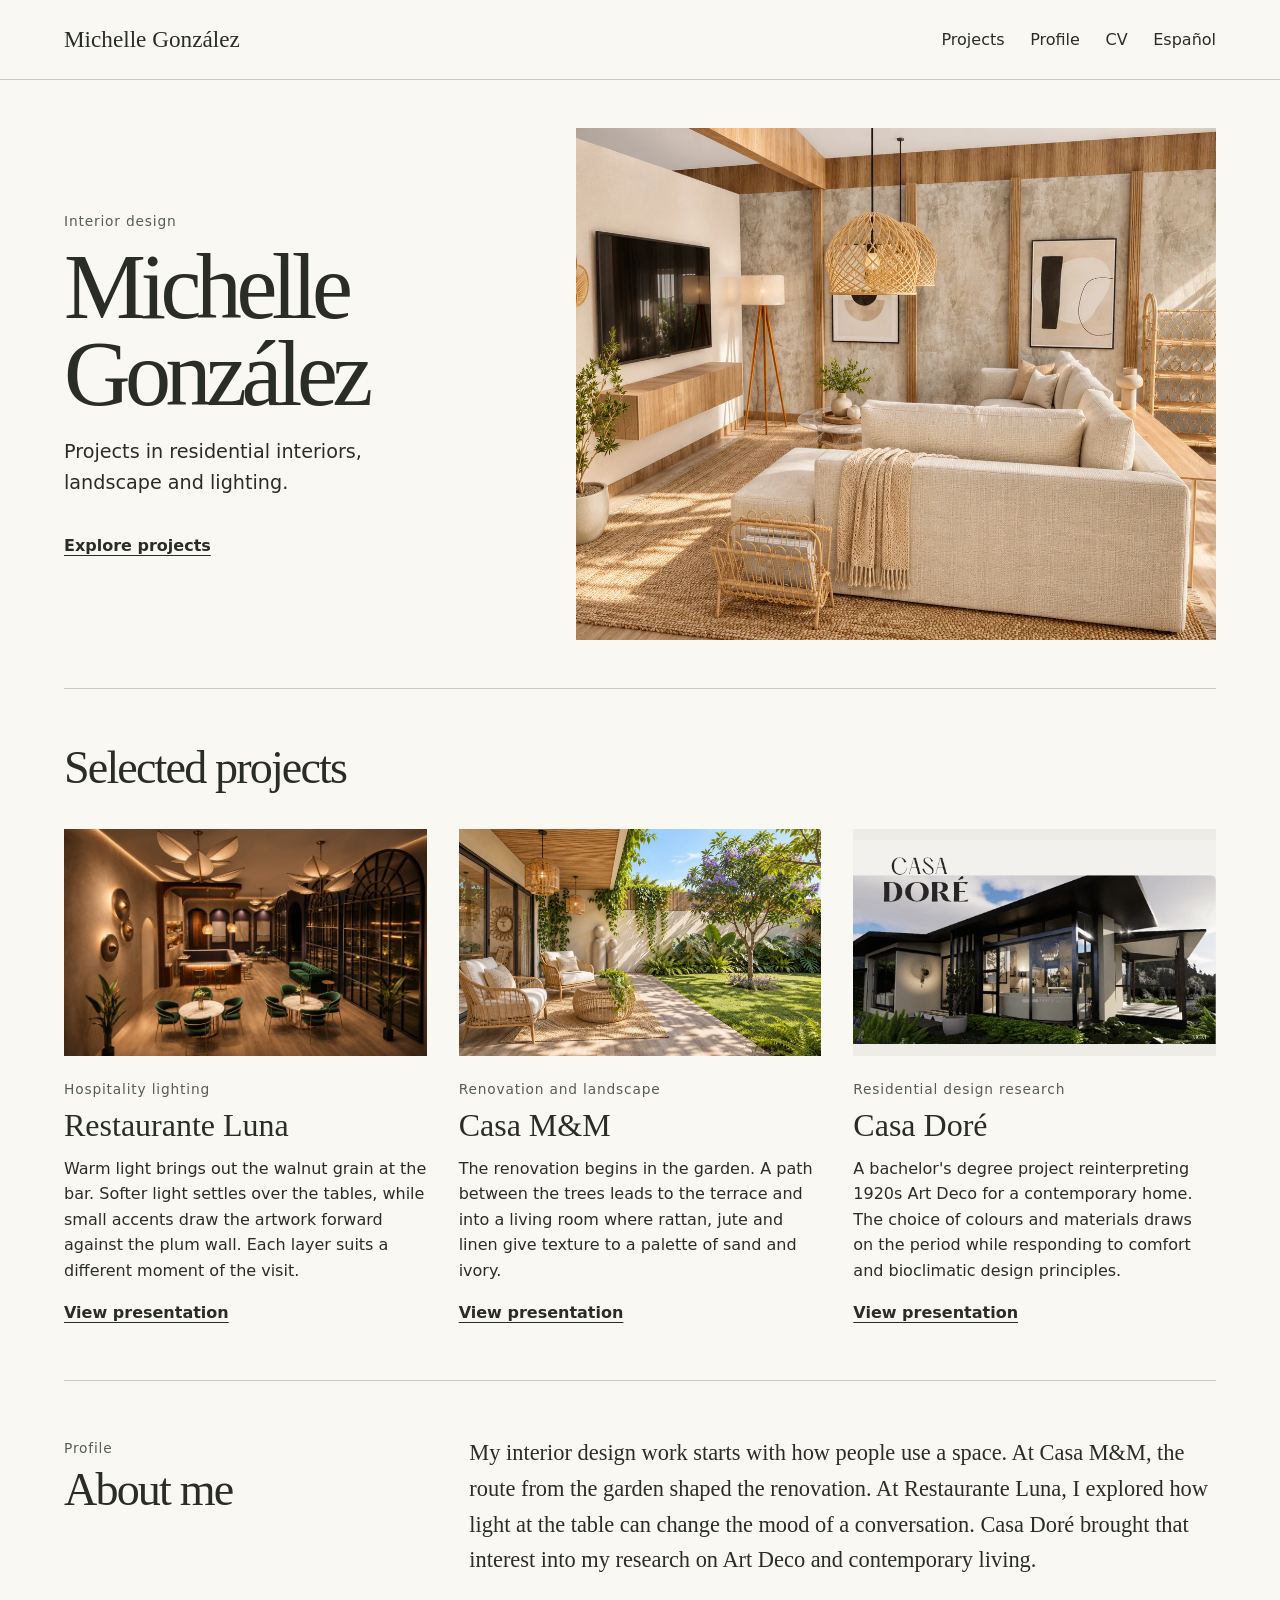
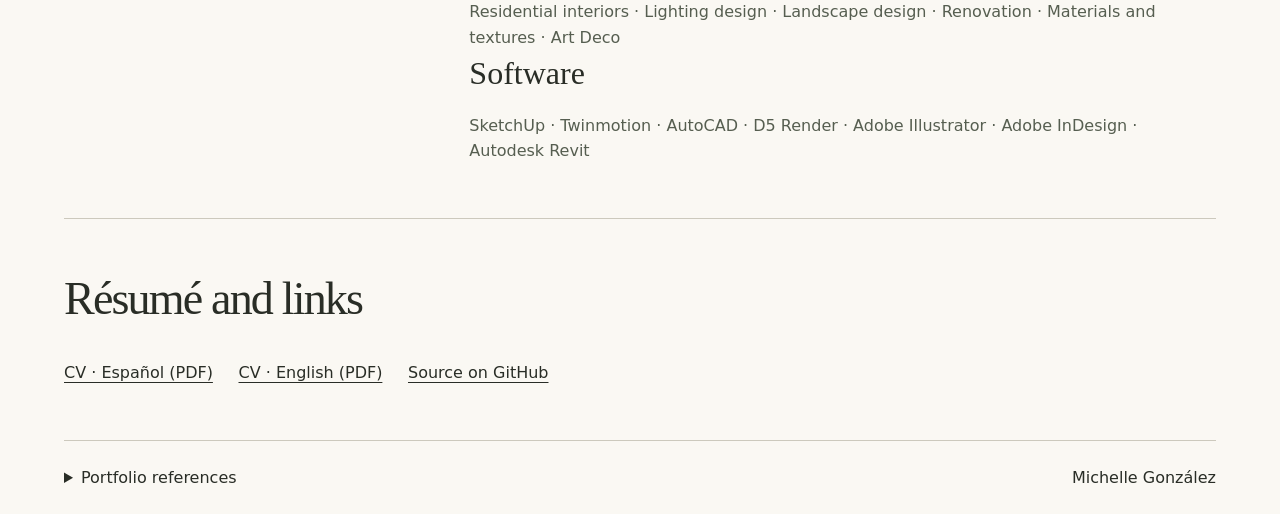
==== public/en.html @ 4751fafd "Agrega la primera versión del portafolio bilingüe" ====
<!doctype html><html lang="en"><head><meta charset="utf-8"><meta name="viewport" content="width=device-width,initial-scale=1"><title>Michelle González | Interior design</title><meta name="description" content="My interior design work starts with how people use a space. At Casa M&amp;M, the route from the garden shaped the renovation. At Restaurante Luna, I explored how light at the table can change the mood of a conversation. Casa Doré brought that interest into my research on Art Deco and contemporary living."><meta name="keywords" content="Residential interiors, Lighting design, Landscape design, Renovation, Materials and textures, Art Deco, SketchUp, Twinmotion, AutoCAD, D5 Render, Adobe Illustrator, Adobe InDesign, Autodesk Revit"><link rel="stylesheet" href="style.css"></head>
<body><header><a class="brand" href="#top">Michelle González</a><nav aria-label="Navigation"><a href="#projects">Projects</a><a href="#profile">Profile</a><a href="#cv">CV</a><a lang="es" href="index.html">Español</a></nav></header>
<main id="top"><section class="hero"><div><small>Interior design</small><h1>Michelle<br>González</h1><p>Projects in residential interiors, landscape and lighting.</p><a class="under" href="#projects">Explore projects</a></div><img src="img/sala.webp" alt="Casa M&amp;M living room with tall windows and woven furniture"></section>
<section id="projects"><h2>Selected projects</h2><div class="grid"><article><a href="https://canva.link/41zohzijkpnqaip" aria-label="Restaurante Luna"><img loading="lazy" src="img/luna.webp" alt="Restaurante Luna"></a><small>Hospitality lighting</small><h3>Restaurante Luna</h3><p>Warm light brings out the walnut grain at the bar. Softer light settles over the tables, while small accents draw the artwork forward against the plum wall. Each layer suits a different moment of the visit.</p><a class="under" href="https://canva.link/41zohzijkpnqaip">View presentation</a></article><article><a href="https://canva.link/nnrv6c98b4fl7xy" aria-label="Casa M&amp;M"><img loading="lazy" src="img/jardin.webp" alt="Casa M&amp;M"></a><small>Renovation and landscape</small><h3>Casa M&amp;M</h3><p>The renovation begins in the garden. A path between the trees leads to the terrace and into a living room where rattan, jute and linen give texture to a palette of sand and ivory.</p><a class="under" href="https://canva.link/nnrv6c98b4fl7xy">View presentation</a></article><article><a href="https://canva.link/pjuh55f2u64yrvx" aria-label="Casa Doré"><img loading="lazy" src="img/dore.webp" alt="Casa Doré"></a><small>Residential design research</small><h3>Casa Doré</h3><p>A bachelor's degree project reinterpreting 1920s Art Deco for a contemporary home. The choice of colours and materials draws on the period while responding to comfort and bioclimatic design principles.</p><a class="under" href="https://canva.link/pjuh55f2u64yrvx">View presentation</a></article></div></section>
<section class="profile" id="profile"><div><small>Profile</small><h2>About me</h2></div><div><p>My interior design work starts with how people use a space. At Casa M&M, the route from the garden shaped the renovation. At Restaurante Luna, I explored how light at the table can change the mood of a conversation. Casa Doré brought that interest into my research on Art Deco and contemporary living.</p><p class="terms">Residential interiors · Lighting design · Landscape design · Renovation · Materials and textures · Art Deco</p><h3>Software</h3><p class="terms">SketchUp · Twinmotion · AutoCAD · D5 Render · Adobe Illustrator · Adobe InDesign · Autodesk Revit</p></div></section>
<section id="cv"><h2>Résumé and links</h2><div class="resources"><a href="cv/michelle-gonzalez-es.pdf">CV · Español (PDF)</a><a href="cv/michelle-gonzalez-en.pdf">CV · English (PDF)</a><a href="https://github.com/MGM12-create/Portfolio">Source on GitHub</a></div></section>
<footer><details><summary>Portfolio references</summary><ul><li>González, Michelle. <a href="https://canva.link/41zohzijkpnqaip"><i>Restaurante Luna</i></a>. Hospitality lighting. Canva.</li><li>González, Michelle. <a href="https://canva.link/nnrv6c98b4fl7xy"><i>Casa M&amp;M</i></a>. Renovation and landscape. Canva.</li><li>González, Michelle. <a href="https://canva.link/pjuh55f2u64yrvx"><i>Casa Doré</i></a>. Residential design research. Canva.</li></ul></details><span>Michelle González</span></footer></main></body></html>
---- public/style.css ----
*{box-sizing:border-box}html{scroll-behavior:smooth}body{margin:0;background:#faf8f3;color:#292d26;font:1rem/1.6 system-ui,sans-serif}header,main{max-width:1440px;margin:auto}header{padding:1.3rem 5vw;display:flex;align-items:center;justify-content:space-between;gap:1.2rem;flex-wrap:wrap;border-bottom:1px solid #ccc9bd}.brand,h1,h2,h3{font-family:Georgia,serif;font-weight:400}.brand{font-size:1.45rem;text-decoration:none}a{color:inherit;text-underline-offset:.25em}nav,.resources{display:flex;gap:1.6rem;flex-wrap:wrap}nav a{text-decoration:none}nav a:hover,.brand:hover{text-decoration:underline}main{padding:0 5vw}.hero{display:grid;grid-template-columns:.85fr 1.15fr;align-items:center;gap:3vw;padding:3rem 0}.hero img{width:100%;height:clamp(340px,40vw,560px);object-fit:cover}.hero p{max-width:26ch;font-size:1.2rem}.hero .under{margin-top:1rem}small,.terms{color:#565e50}small{font-size:.86rem;letter-spacing:.06em}h1{font-size:clamp(3.8rem,7.2vw,7.3rem);letter-spacing:-.06em;line-height:.94;margin:.65rem 0 1.2rem}h2{font-size:clamp(2rem,3.6vw,3.7rem);line-height:1.1;margin:0 0 2.2rem;letter-spacing:-.04em}h3{font-size:2rem;margin:.3rem 0;line-height:1.15}section:not(.hero){border-top:1px solid #ccc9bd;padding:3.4rem 0}.grid{display:grid;grid-template-columns:repeat(3,1fr);gap:2rem}.grid img{width:100%;display:block;aspect-ratio:16/10;object-fit:cover;margin-bottom:1.3rem}.grid article:last-child img{object-fit:contain;background:#eeece7}.grid p{margin:.75rem 0 1rem}.under{display:inline-block;font-weight:550}.profile{display:grid;grid-template-columns:1fr 2fr;gap:2rem}.profile p{margin:0;font-family:Georgia,serif;font-size:1.4rem}.profile .terms{font:1rem/1.6 system-ui;margin-top:1.3rem}.profile h2{margin-top:.3rem}footer{border-top:1px solid #ccc9bd;padding:1.5rem 0;display:flex;justify-content:space-between;gap:1rem;flex-wrap:wrap}summary{cursor:pointer}a:focus-visible,summary:focus-visible{outline:3px solid #815638;outline-offset:4px}@media(max-width:760px){.hero,.profile,.grid{grid-template-columns:1fr}.hero{gap:2rem}.hero img{height:55vw;min-height:210px}.grid{gap:2.6rem}nav{gap:1rem}.profile{gap:.5rem}}@media(prefers-reduced-motion:reduce){html{scroll-behavior:auto}}
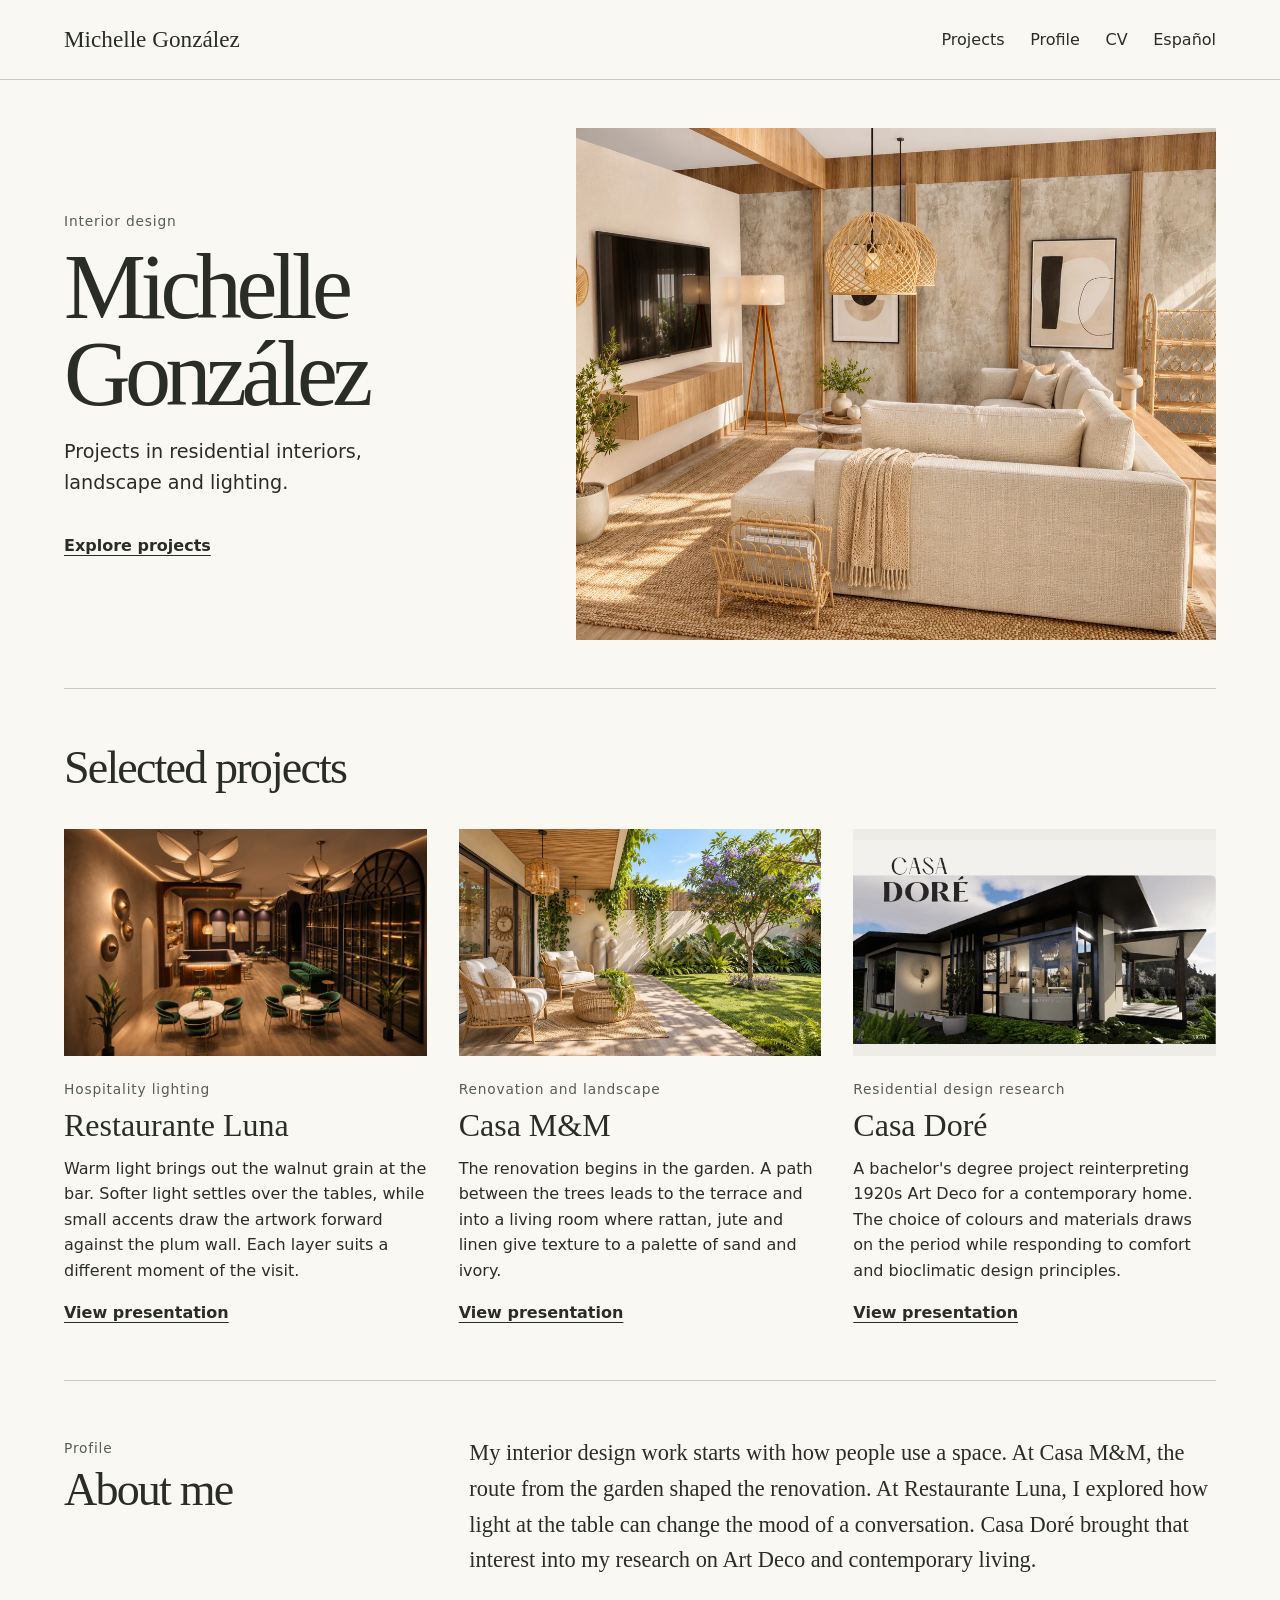
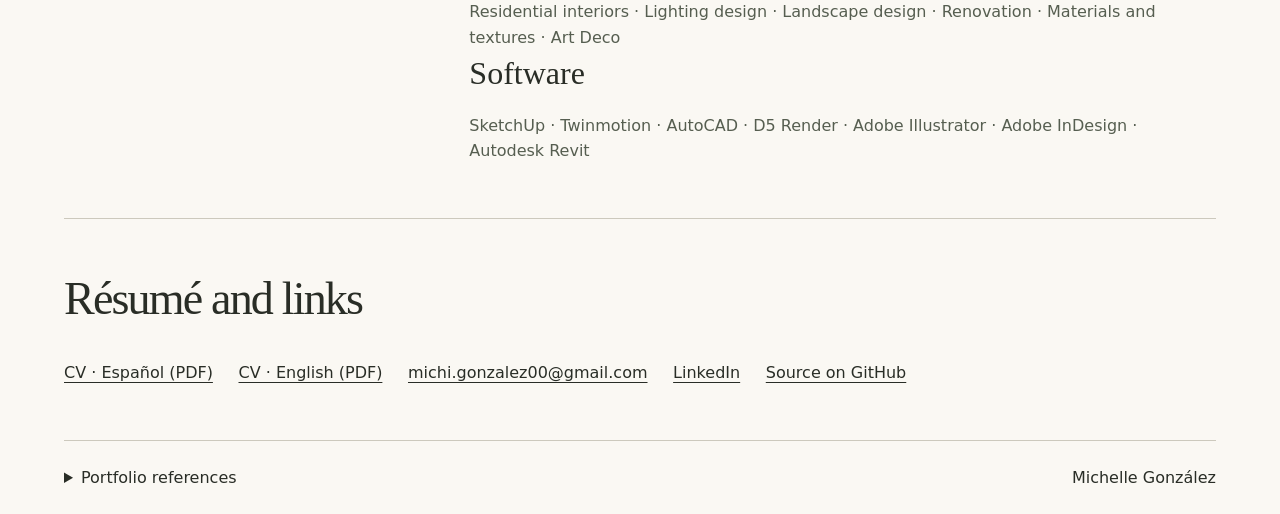
==== commit f944120f: "Agrega el correo y LinkedIn al portafolio" ====
--- a/public/en.html
+++ b/public/en.html
@@ -3,5 +3,5 @@
 <main id="top"><section class="hero"><div><small>Interior design</small><h1>Michelle<br>González</h1><p>Projects in residential interiors, landscape and lighting.</p><a class="under" href="#projects">Explore projects</a></div><img src="img/sala.webp" alt="Casa M&amp;M living room with tall windows and woven furniture"></section>
 <section id="projects"><h2>Selected projects</h2><div class="grid"><article><a href="https://canva.link/41zohzijkpnqaip" aria-label="Restaurante Luna"><img loading="lazy" src="img/luna.webp" alt="Restaurante Luna"></a><small>Hospitality lighting</small><h3>Restaurante Luna</h3><p>Warm light brings out the walnut grain at the bar. Softer light settles over the tables, while small accents draw the artwork forward against the plum wall. Each layer suits a different moment of the visit.</p><a class="under" href="https://canva.link/41zohzijkpnqaip">View presentation</a></article><article><a href="https://canva.link/nnrv6c98b4fl7xy" aria-label="Casa M&amp;M"><img loading="lazy" src="img/jardin.webp" alt="Casa M&amp;M"></a><small>Renovation and landscape</small><h3>Casa M&amp;M</h3><p>The renovation begins in the garden. A path between the trees leads to the terrace and into a living room where rattan, jute and linen give texture to a palette of sand and ivory.</p><a class="under" href="https://canva.link/nnrv6c98b4fl7xy">View presentation</a></article><article><a href="https://canva.link/pjuh55f2u64yrvx" aria-label="Casa Doré"><img loading="lazy" src="img/dore.webp" alt="Casa Doré"></a><small>Residential design research</small><h3>Casa Doré</h3><p>A bachelor's degree project reinterpreting 1920s Art Deco for a contemporary home. The choice of colours and materials draws on the period while responding to comfort and bioclimatic design principles.</p><a class="under" href="https://canva.link/pjuh55f2u64yrvx">View presentation</a></article></div></section>
 <section class="profile" id="profile"><div><small>Profile</small><h2>About me</h2></div><div><p>My interior design work starts with how people use a space. At Casa M&M, the route from the garden shaped the renovation. At Restaurante Luna, I explored how light at the table can change the mood of a conversation. Casa Doré brought that interest into my research on Art Deco and contemporary living.</p><p class="terms">Residential interiors · Lighting design · Landscape design · Renovation · Materials and textures · Art Deco</p><h3>Software</h3><p class="terms">SketchUp · Twinmotion · AutoCAD · D5 Render · Adobe Illustrator · Adobe InDesign · Autodesk Revit</p></div></section>
-<section id="cv"><h2>Résumé and links</h2><div class="resources"><a href="cv/michelle-gonzalez-es.pdf">CV · Español (PDF)</a><a href="cv/michelle-gonzalez-en.pdf">CV · English (PDF)</a><a href="https://github.com/MGM12-create/Portfolio">Source on GitHub</a></div></section>
+<section id="cv"><h2>Résumé and links</h2><div class="resources"><a href="cv/michelle-gonzalez-es.pdf">CV · Español (PDF)</a><a href="cv/michelle-gonzalez-en.pdf">CV · English (PDF)</a><a href="mailto:michi.gonzalez00@gmail.com">michi.gonzalez00@gmail.com</a><a href="https://www.linkedin.com/in/michelle-gonzalez-1055b81a6">LinkedIn</a><a href="https://github.com/MGM12-create/Portfolio">Source on GitHub</a></div></section>
 <footer><details><summary>Portfolio references</summary><ul><li>González, Michelle. <a href="https://canva.link/41zohzijkpnqaip"><i>Restaurante Luna</i></a>. Hospitality lighting. Canva.</li><li>González, Michelle. <a href="https://canva.link/nnrv6c98b4fl7xy"><i>Casa M&amp;M</i></a>. Renovation and landscape. Canva.</li><li>González, Michelle. <a href="https://canva.link/pjuh55f2u64yrvx"><i>Casa Doré</i></a>. Residential design research. Canva.</li></ul></details><span>Michelle González</span></footer></main></body></html>
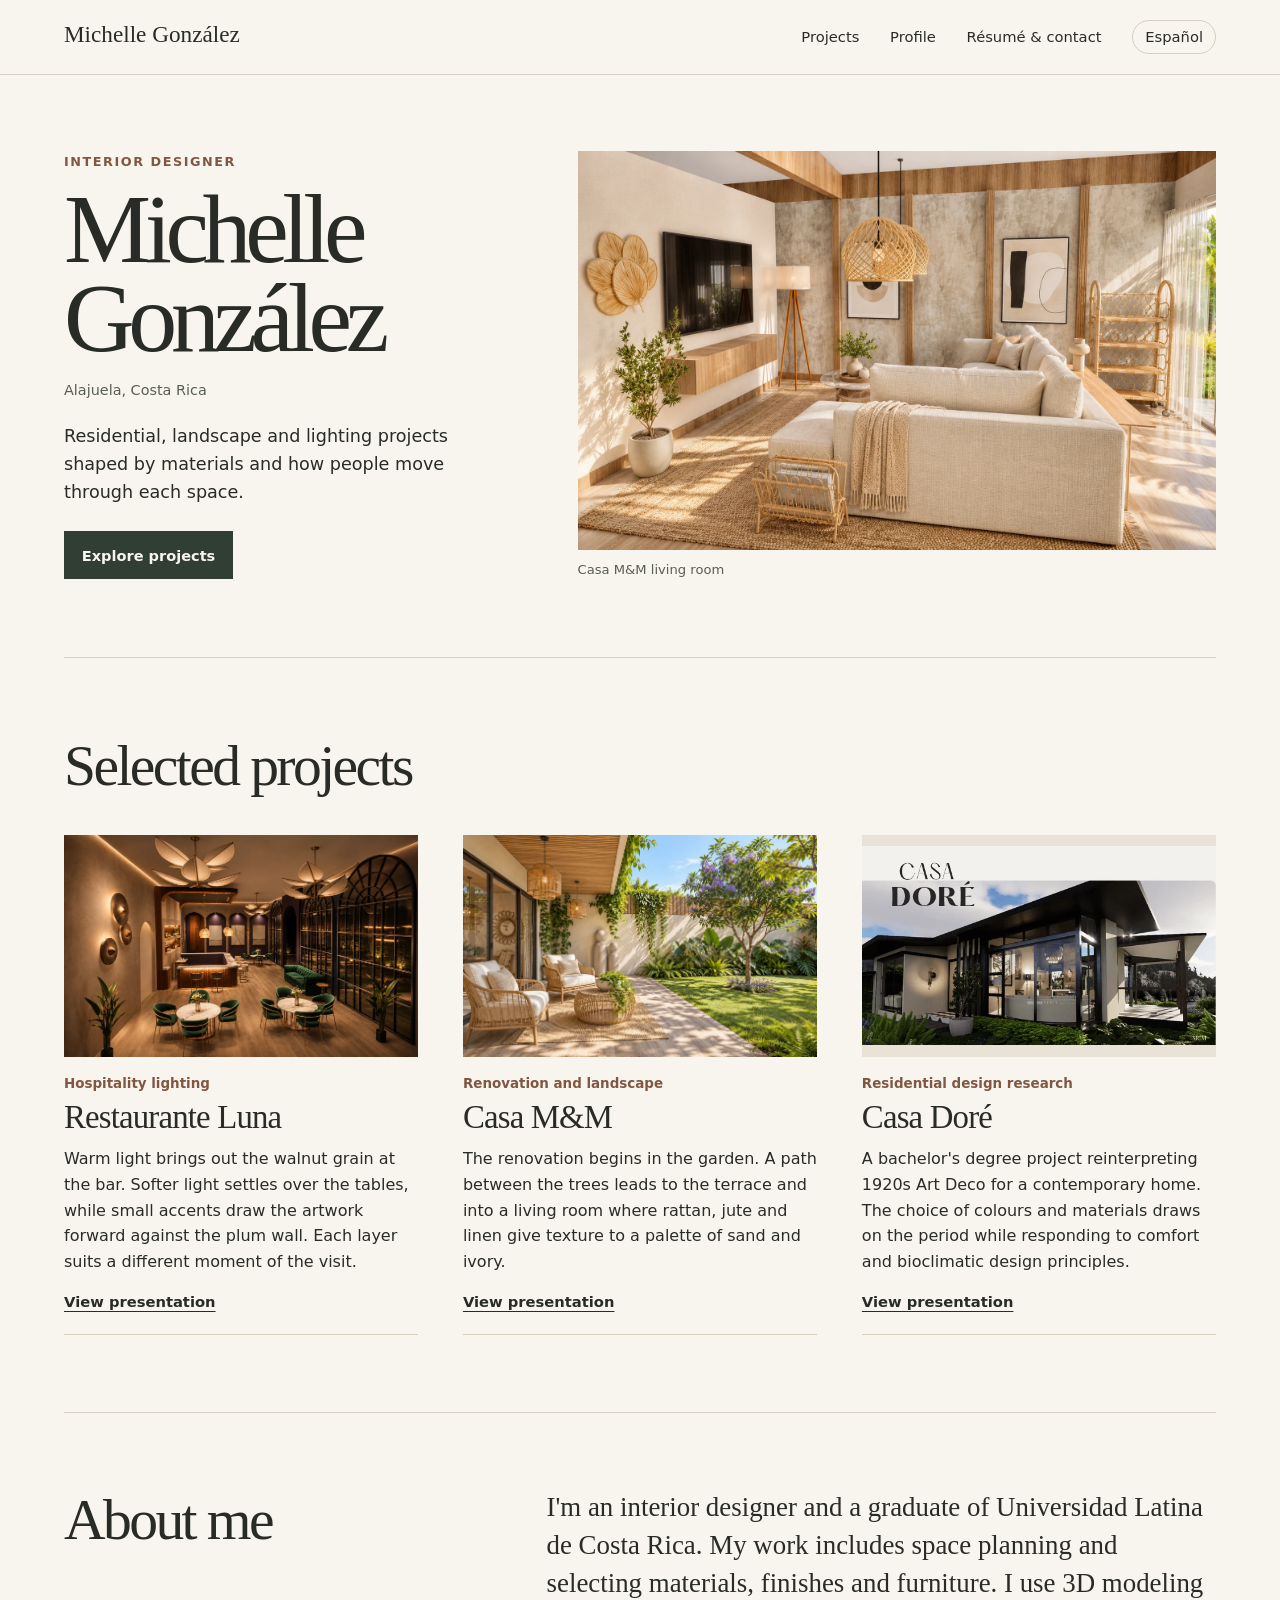
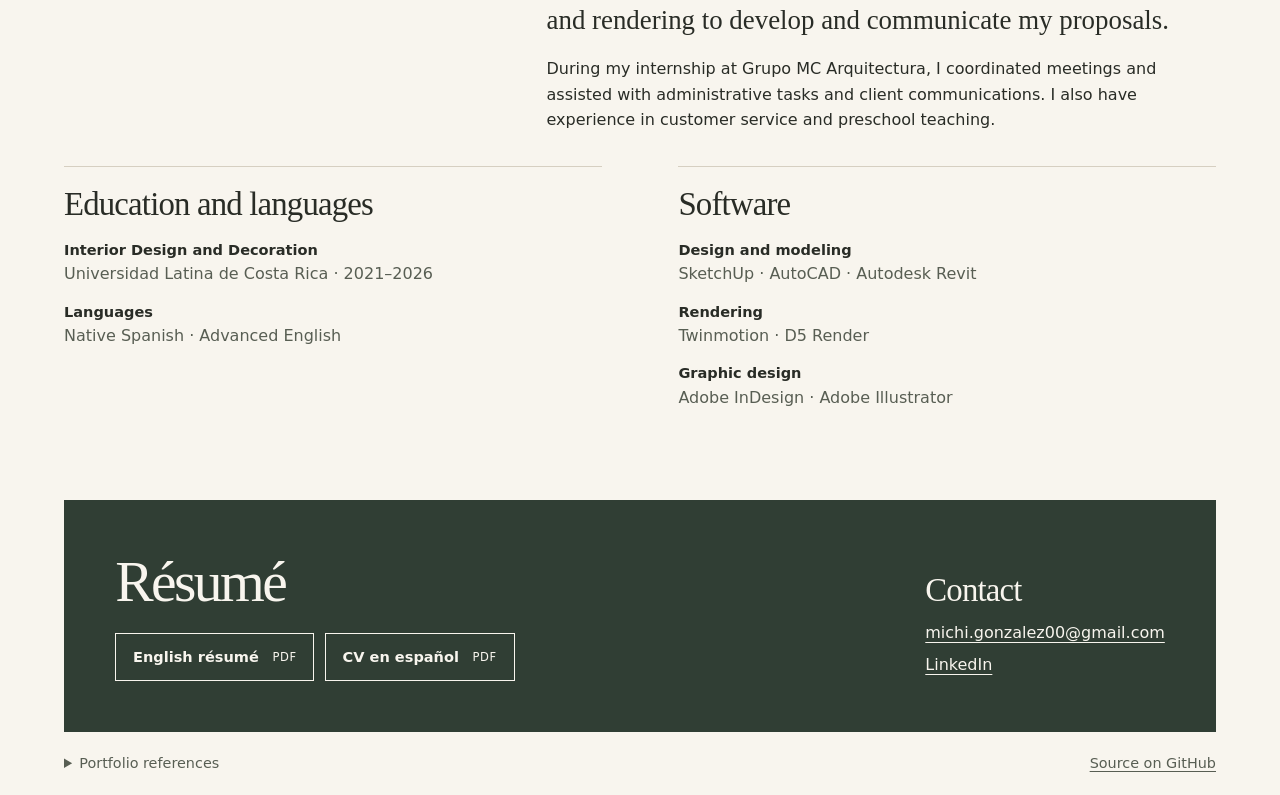
==== commit c3b51543: "Actualiza el perfil bilingüe, el diseño y los CV" ====
--- a/public/en.html
+++ b/public/en.html
@@ -1,7 +1,116 @@
-<!doctype html><html lang="en"><head><meta charset="utf-8"><meta name="viewport" content="width=device-width,initial-scale=1"><title>Michelle González | Interior design</title><meta name="description" content="My interior design work starts with how people use a space. At Casa M&amp;M, the route from the garden shaped the renovation. At Restaurante Luna, I explored how light at the table can change the mood of a conversation. Casa Doré brought that interest into my research on Art Deco and contemporary living."><meta name="keywords" content="Residential interiors, Lighting design, Landscape design, Renovation, Materials and textures, Art Deco, SketchUp, Twinmotion, AutoCAD, D5 Render, Adobe Illustrator, Adobe InDesign, Autodesk Revit"><link rel="stylesheet" href="style.css"></head>
-<body><header><a class="brand" href="#top">Michelle González</a><nav aria-label="Navigation"><a href="#projects">Projects</a><a href="#profile">Profile</a><a href="#cv">CV</a><a lang="es" href="index.html">Español</a></nav></header>
-<main id="top"><section class="hero"><div><small>Interior design</small><h1>Michelle<br>González</h1><p>Projects in residential interiors, landscape and lighting.</p><a class="under" href="#projects">Explore projects</a></div><img src="img/sala.webp" alt="Casa M&amp;M living room with tall windows and woven furniture"></section>
-<section id="projects"><h2>Selected projects</h2><div class="grid"><article><a href="https://canva.link/41zohzijkpnqaip" aria-label="Restaurante Luna"><img loading="lazy" src="img/luna.webp" alt="Restaurante Luna"></a><small>Hospitality lighting</small><h3>Restaurante Luna</h3><p>Warm light brings out the walnut grain at the bar. Softer light settles over the tables, while small accents draw the artwork forward against the plum wall. Each layer suits a different moment of the visit.</p><a class="under" href="https://canva.link/41zohzijkpnqaip">View presentation</a></article><article><a href="https://canva.link/nnrv6c98b4fl7xy" aria-label="Casa M&amp;M"><img loading="lazy" src="img/jardin.webp" alt="Casa M&amp;M"></a><small>Renovation and landscape</small><h3>Casa M&amp;M</h3><p>The renovation begins in the garden. A path between the trees leads to the terrace and into a living room where rattan, jute and linen give texture to a palette of sand and ivory.</p><a class="under" href="https://canva.link/nnrv6c98b4fl7xy">View presentation</a></article><article><a href="https://canva.link/pjuh55f2u64yrvx" aria-label="Casa Doré"><img loading="lazy" src="img/dore.webp" alt="Casa Doré"></a><small>Residential design research</small><h3>Casa Doré</h3><p>A bachelor's degree project reinterpreting 1920s Art Deco for a contemporary home. The choice of colours and materials draws on the period while responding to comfort and bioclimatic design principles.</p><a class="under" href="https://canva.link/pjuh55f2u64yrvx">View presentation</a></article></div></section>
-<section class="profile" id="profile"><div><small>Profile</small><h2>About me</h2></div><div><p>My interior design work starts with how people use a space. At Casa M&M, the route from the garden shaped the renovation. At Restaurante Luna, I explored how light at the table can change the mood of a conversation. Casa Doré brought that interest into my research on Art Deco and contemporary living.</p><p class="terms">Residential interiors · Lighting design · Landscape design · Renovation · Materials and textures · Art Deco</p><h3>Software</h3><p class="terms">SketchUp · Twinmotion · AutoCAD · D5 Render · Adobe Illustrator · Adobe InDesign · Autodesk Revit</p></div></section>
-<section id="cv"><h2>Résumé and links</h2><div class="resources"><a href="cv/michelle-gonzalez-es.pdf">CV · Español (PDF)</a><a href="cv/michelle-gonzalez-en.pdf">CV · English (PDF)</a><a href="mailto:michi.gonzalez00@gmail.com">michi.gonzalez00@gmail.com</a><a href="https://www.linkedin.com/in/michelle-gonzalez-1055b81a6">LinkedIn</a><a href="https://github.com/MGM12-create/Portfolio">Source on GitHub</a></div></section>
-<footer><details><summary>Portfolio references</summary><ul><li>González, Michelle. <a href="https://canva.link/41zohzijkpnqaip"><i>Restaurante Luna</i></a>. Hospitality lighting. Canva.</li><li>González, Michelle. <a href="https://canva.link/nnrv6c98b4fl7xy"><i>Casa M&amp;M</i></a>. Renovation and landscape. Canva.</li><li>González, Michelle. <a href="https://canva.link/pjuh55f2u64yrvx"><i>Casa Doré</i></a>. Residential design research. Canva.</li></ul></details><span>Michelle González</span></footer></main></body></html>+<!doctype html>
+<html lang="en">
+<head>
+  <meta charset="utf-8">
+  <meta name="viewport" content="width=device-width, initial-scale=1">
+  <title>Michelle González | Interior designer</title>
+  <meta name="description" content="I&#x27;m an interior designer and a graduate of Universidad Latina de Costa Rica. My work includes space planning and selecting materials, finishes and furniture. I use 3D modeling and rendering to develop and communicate my proposals.">
+  <link rel="stylesheet" href="style.css">
+</head>
+<body id="top">
+  <header class="site-header">
+    <a class="brand" href="#top">Michelle González</a>
+    <nav aria-label="Main navigation">
+      <a href="#projects">Projects</a>
+      <a href="#profile">Profile</a>
+      <a href="#cv">Résumé &amp; contact</a>
+      <a class="language" lang="es" hreflang="es" href="index.html">Español</a>
+    </nav>
+  </header>
+  <main>
+    <section class="hero">
+      <div>
+        <p class="profession">Interior designer</p>
+        <h1>Michelle<br>González</h1>
+        <p class="location">Alajuela, Costa Rica</p>
+        <p class="hero-intro">Residential, landscape and lighting projects shaped by materials and how people move through each space.</p>
+        <a class="button primary" href="#projects">Explore projects</a>
+      </div>
+      <figure>
+        <img src="img/sala.webp" width="1586" height="992" alt="Casa M&amp;M living room with tall windows and woven furniture">
+        <figcaption>Casa M&amp;M living room</figcaption>
+      </figure>
+    </section>
+    <section class="projects" id="projects">
+      <h2>Selected projects</h2>
+      <div class="project-grid">
+          <article class="project">
+            <a class="project-image" href="https://canva.link/41zohzijkpnqaip" aria-label="View presentation: Restaurante Luna">
+              <img loading="lazy" src="img/luna.webp" alt="Restaurante Luna">
+            </a>
+            <p class="project-category">Hospitality lighting</p>
+            <h3>Restaurante Luna</h3>
+            <p>Warm light brings out the walnut grain at the bar. Softer light settles over the tables, while small accents draw the artwork forward against the plum wall. Each layer suits a different moment of the visit.</p>
+            <a class="project-link" href="https://canva.link/41zohzijkpnqaip" aria-label="View presentation: Restaurante Luna">View presentation</a>
+          </article>
+          <article class="project">
+            <a class="project-image" href="https://canva.link/nnrv6c98b4fl7xy" aria-label="View presentation: Casa M&amp;M">
+              <img loading="lazy" src="img/jardin.webp" alt="Casa M&amp;M">
+            </a>
+            <p class="project-category">Renovation and landscape</p>
+            <h3>Casa M&amp;M</h3>
+            <p>The renovation begins in the garden. A path between the trees leads to the terrace and into a living room where rattan, jute and linen give texture to a palette of sand and ivory.</p>
+            <a class="project-link" href="https://canva.link/nnrv6c98b4fl7xy" aria-label="View presentation: Casa M&amp;M">View presentation</a>
+          </article>
+          <article class="project">
+            <a class="project-image" href="https://canva.link/pjuh55f2u64yrvx" aria-label="View presentation: Casa Doré">
+              <img loading="lazy" src="img/dore.webp" alt="Casa Doré">
+            </a>
+            <p class="project-category">Residential design research</p>
+            <h3>Casa Doré</h3>
+            <p>A bachelor's degree project reinterpreting 1920s Art Deco for a contemporary home. The choice of colours and materials draws on the period while responding to comfort and bioclimatic design principles.</p>
+            <a class="project-link" href="https://canva.link/pjuh55f2u64yrvx" aria-label="View presentation: Casa Doré">View presentation</a>
+          </article>
+      </div>
+    </section>
+    <section class="profile" id="profile">
+      <div class="profile-intro">
+        <h2>About me</h2>
+        <div>
+          <p class="bio">I'm an interior designer and a graduate of Universidad Latina de Costa Rica. My work includes space planning and selecting materials, finishes and furniture. I use 3D modeling and rendering to develop and communicate my proposals.</p>
+          <p>During my internship at Grupo MC Arquitectura, I coordinated meetings and assisted with administrative tasks and client communications. I also have experience in customer service and preschool teaching.</p>
+        </div>
+      </div>
+      <div class="profile-details">
+        <div>
+          <h3>Education and languages</h3>
+          <dl>
+            <dt>Interior Design and Decoration</dt>
+            <dd>Universidad Latina de Costa Rica · 2021–2026</dd>
+            <dt>Languages</dt>
+            <dd>Native Spanish · Advanced English</dd>
+          </dl>
+        </div>
+        <div>
+          <h3>Software</h3>
+          <dl>
+            <dt>Design and modeling</dt>
+            <dd>SketchUp · AutoCAD · Autodesk Revit</dd>
+            <dt>Rendering</dt>
+            <dd>Twinmotion · D5 Render</dd>
+            <dt>Graphic design</dt>
+            <dd>Adobe InDesign · Adobe Illustrator</dd>
+          </dl>
+        </div>
+      </div>
+    </section>
+    <section class="cv" id="cv">
+      <div>
+        <h2>Résumé</h2>
+        <div class="cv-links"><a class="button" href="cv/michelle-gonzalez-en.pdf" lang="en" hreflang="en">English résumé <span>PDF</span></a><a class="button" href="cv/michelle-gonzalez-es.pdf" lang="es" hreflang="es">CV en español <span>PDF</span></a></div>
+      </div>
+        <div class="contact">
+          <h3>Contact</h3>
+          <ul><li><a href="mailto:michi.gonzalez00@gmail.com">michi.gonzalez00@gmail.com</a></li><li><a href="https://www.linkedin.com/in/michelle-gonzalez-1055b81a6">LinkedIn</a></li></ul>
+        </div>
+    </section>
+  </main>
+  <footer class="site-footer">
+    <details>
+      <summary>Portfolio references</summary>
+      <ul><li>González, Michelle. <a href="https://canva.link/41zohzijkpnqaip"><cite>Restaurante Luna</cite></a>. Hospitality lighting. Canva.</li><li>González, Michelle. <a href="https://canva.link/nnrv6c98b4fl7xy"><cite>Casa M&amp;M</cite></a>. Renovation and landscape. Canva.</li><li>González, Michelle. <a href="https://canva.link/pjuh55f2u64yrvx"><cite>Casa Doré</cite></a>. Residential design research. Canva.</li></ul>
+    </details>
+    <a href="https://github.com/MGM12-create/Portfolio">Source on GitHub</a>
+  </footer>
+</body>
+</html>
--- a/public/style.css
+++ b/public/style.css
@@ -1 +1,320 @@
-*{box-sizing:border-box}html{scroll-behavior:smooth}body{margin:0;background:#faf8f3;color:#292d26;font:1rem/1.6 system-ui,sans-serif}header,main{max-width:1440px;margin:auto}header{padding:1.3rem 5vw;display:flex;align-items:center;justify-content:space-between;gap:1.2rem;flex-wrap:wrap;border-bottom:1px solid #ccc9bd}.brand,h1,h2,h3{font-family:Georgia,serif;font-weight:400}.brand{font-size:1.45rem;text-decoration:none}a{color:inherit;text-underline-offset:.25em}nav,.resources{display:flex;gap:1.6rem;flex-wrap:wrap}nav a{text-decoration:none}nav a:hover,.brand:hover{text-decoration:underline}main{padding:0 5vw}.hero{display:grid;grid-template-columns:.85fr 1.15fr;align-items:center;gap:3vw;padding:3rem 0}.hero img{width:100%;height:clamp(340px,40vw,560px);object-fit:cover}.hero p{max-width:26ch;font-size:1.2rem}.hero .under{margin-top:1rem}small,.terms{color:#565e50}small{font-size:.86rem;letter-spacing:.06em}h1{font-size:clamp(3.8rem,7.2vw,7.3rem);letter-spacing:-.06em;line-height:.94;margin:.65rem 0 1.2rem}h2{font-size:clamp(2rem,3.6vw,3.7rem);line-height:1.1;margin:0 0 2.2rem;letter-spacing:-.04em}h3{font-size:2rem;margin:.3rem 0;line-height:1.15}section:not(.hero){border-top:1px solid #ccc9bd;padding:3.4rem 0}.grid{display:grid;grid-template-columns:repeat(3,1fr);gap:2rem}.grid img{width:100%;display:block;aspect-ratio:16/10;object-fit:cover;margin-bottom:1.3rem}.grid article:last-child img{object-fit:contain;background:#eeece7}.grid p{margin:.75rem 0 1rem}.under{display:inline-block;font-weight:550}.profile{display:grid;grid-template-columns:1fr 2fr;gap:2rem}.profile p{margin:0;font-family:Georgia,serif;font-size:1.4rem}.profile .terms{font:1rem/1.6 system-ui;margin-top:1.3rem}.profile h2{margin-top:.3rem}footer{border-top:1px solid #ccc9bd;padding:1.5rem 0;display:flex;justify-content:space-between;gap:1rem;flex-wrap:wrap}summary{cursor:pointer}a:focus-visible,summary:focus-visible{outline:3px solid #815638;outline-offset:4px}@media(max-width:760px){.hero,.profile,.grid{grid-template-columns:1fr}.hero{gap:2rem}.hero img{height:55vw;min-height:210px}.grid{gap:2.6rem}nav{gap:1rem}.profile{gap:.5rem}}@media(prefers-reduced-motion:reduce){html{scroll-behavior:auto}}
+:root {
+  --paper: #f8f5ee;
+  --ink: #292c26;
+  --muted: #585e53;
+  --rule: #d6cfc1;
+  --green: #303e34;
+  --accent: #805741;
+  --serif: Georgia, "Times New Roman", serif;
+  --gutter: clamp(1.25rem, 5vw, 5rem);
+  --content: 90rem;
+}
+
+* { box-sizing: border-box; }
+
+html { scroll-behavior: smooth; }
+
+body {
+  margin: 0;
+  background: var(--paper);
+  color: var(--ink);
+  font: 1rem/1.6 system-ui, sans-serif;
+}
+
+a {
+  color: inherit;
+  text-underline-offset: .24em;
+}
+
+a:hover { text-decoration-thickness: .12em; }
+
+a:focus-visible,
+summary:focus-visible {
+  outline: 2px solid currentColor;
+  outline-offset: 4px;
+}
+
+h1, h2, h3 {
+  margin: 0;
+  font-family: var(--serif);
+  font-weight: 400;
+  line-height: 1.08;
+}
+
+h2 {
+  font-size: clamp(2.35rem, 4.5vw, 4.2rem);
+  letter-spacing: -.045em;
+}
+
+h3 {
+  font-size: clamp(1.55rem, 3vw, 2.05rem);
+  letter-spacing: -.025em;
+}
+
+.site-header,
+.site-footer,
+main {
+  max-width: var(--content);
+  margin-inline: auto;
+  padding-inline: var(--gutter);
+}
+
+.site-header,
+.site-footer {
+  display: flex;
+  flex-wrap: wrap;
+  align-items: baseline;
+  justify-content: space-between;
+  gap: .75rem 1.5rem;
+  padding-block: 1.25rem;
+}
+
+.site-header { border-bottom: 1px solid var(--rule); }
+
+.brand {
+  font: 1.45rem/1.2 var(--serif);
+  text-decoration: none;
+}
+
+nav {
+  display: flex;
+  flex-wrap: wrap;
+  align-items: center;
+  gap: .35rem clamp(.85rem, 2.4vw, 2rem);
+  font-size: .92rem;
+}
+
+nav a {
+  padding-block: .25rem;
+  text-decoration: none;
+}
+
+nav a:hover,
+.brand:hover {
+  text-decoration: underline;
+}
+
+.language {
+  border: 1px solid var(--rule);
+  border-radius: 2rem;
+  padding-inline: .75rem;
+}
+
+.hero {
+  display: grid;
+  grid-template-columns: 1fr 1.42fr;
+  align-items: center;
+  gap: clamp(2rem, 5vw, 5.5rem);
+  padding-block: clamp(2.75rem, 6vw, 6rem);
+}
+
+.profession {
+  margin: 0;
+  color: var(--accent);
+  font-size: .8rem;
+  font-weight: 650;
+  letter-spacing: .12em;
+  text-transform: uppercase;
+}
+
+h1 {
+  margin-block: .75rem 1rem;
+  font-size: clamp(3.5rem, 7.65vw, 7.25rem);
+  letter-spacing: -.065em;
+  line-height: .91;
+}
+
+.location {
+  margin: 0;
+  color: var(--muted);
+  font-size: .9rem;
+}
+
+.hero-intro {
+  max-width: 35ch;
+  margin-block: 1.25rem 1.55rem;
+  font-size: 1.1rem;
+}
+
+.button {
+  display: inline-flex;
+  align-items: center;
+  gap: .85rem;
+  padding: .7rem 1.05rem;
+  border: 1px solid currentColor;
+  font-size: .91rem;
+  font-weight: 600;
+  text-decoration: none;
+}
+
+.button:hover {
+  text-decoration: underline;
+}
+
+.primary {
+  border-color: var(--green);
+  background: var(--green);
+  color: var(--paper);
+}
+
+.hero figure { margin: 0; }
+
+.hero img,
+.project img {
+  display: block;
+  width: 100%;
+  height: auto;
+  object-fit: cover;
+  background: #e9e2d6;
+}
+
+.hero img { aspect-ratio: 8 / 5; }
+
+figcaption {
+  padding-top: .55rem;
+  color: var(--muted);
+  font-size: .82rem;
+}
+
+section[id] { scroll-margin-top: 1rem; }
+
+.projects,
+.profile {
+  border-top: 1px solid var(--rule);
+  padding-block: clamp(2.75rem, 6vw, 5.25rem);
+}
+
+.project-grid {
+  display: grid;
+  grid-template-columns: repeat(3, minmax(0, 1fr));
+  gap: clamp(1.25rem, 3.5vw, 3.5rem);
+  margin-top: clamp(1.6rem, 3vw, 2.75rem);
+}
+
+.project {
+  display: flex;
+  flex-direction: column;
+  border-bottom: 1px solid var(--rule);
+  padding-bottom: 1.25rem;
+}
+
+.project img { aspect-ratio: 8 / 5; }
+
+.project:last-child img { object-fit: contain; }
+
+.project p { margin: .7rem 0 1rem; }
+
+.project .project-category {
+  color: var(--accent);
+  font-size: .84rem;
+  font-weight: 600;
+  margin: 1rem 0 .35rem;
+}
+
+.project-link {
+  align-self: flex-start;
+  margin-top: auto;
+  font-size: .92rem;
+  font-weight: 600;
+}
+
+.profile-intro {
+  display: grid;
+  grid-template-columns: 1fr 1.65fr;
+  gap: 1.2rem clamp(2rem, 6vw, 6rem);
+}
+
+.profile-intro p {
+  max-width: 62ch;
+  margin: 0;
+}
+
+.profile-intro .bio {
+  margin-bottom: 1rem;
+  font: clamp(1.3rem, 2.1vw, 1.75rem)/1.4 var(--serif);
+}
+
+.profile-details {
+  display: grid;
+  grid-template-columns: 1fr 1fr;
+  gap: 1.5rem clamp(2rem, 6vw, 6rem);
+  margin-top: 2.1rem;
+}
+
+.profile-details > div {
+  border-top: 1px solid var(--rule);
+  padding-top: 1.2rem;
+}
+
+.profile-details dl { margin-bottom: 0; }
+
+.profile-details dt {
+  font-size: .91rem;
+  font-weight: 650;
+}
+
+.profile-details dd {
+  margin: 0 0 .8rem;
+  color: var(--muted);
+}
+
+.cv {
+  display: flex;
+  flex-wrap: wrap;
+  align-items: baseline;
+  justify-content: space-between;
+  gap: 1.75rem 3rem;
+  padding: clamp(1.5rem, 4vw, 3.5rem);
+  background: var(--green);
+  color: var(--paper);
+}
+
+.cv-links {
+  display: flex;
+  flex-wrap: wrap;
+  gap: .65rem;
+  margin-top: 1.25rem;
+}
+
+.cv-links span {
+  font-size: .72rem;
+  font-weight: 500;
+  letter-spacing: .05em;
+}
+
+.contact ul {
+  display: grid;
+  gap: .4rem;
+  margin: .7rem 0 0;
+  padding: 0;
+  list-style: none;
+  overflow-wrap: anywhere;
+}
+
+.site-footer {
+  color: var(--muted);
+  font-size: .9rem;
+}
+
+summary { cursor: pointer; }
+
+@media (max-width: 760px) {
+  .hero,
+  .profile-intro,
+  .profile-details,
+  .project-grid {
+    grid-template-columns: minmax(0, 1fr);
+  }
+
+  .hero { gap: 1.75rem; }
+
+  h1 { font-size: clamp(3.5rem, 11vw, 5.5rem); }
+
+  .project-grid { gap: 2rem; }
+
+  .profile-details { margin-top: 1.5rem; }
+}
+
+@media (prefers-reduced-motion: reduce) {
+  html { scroll-behavior: auto; }
+}
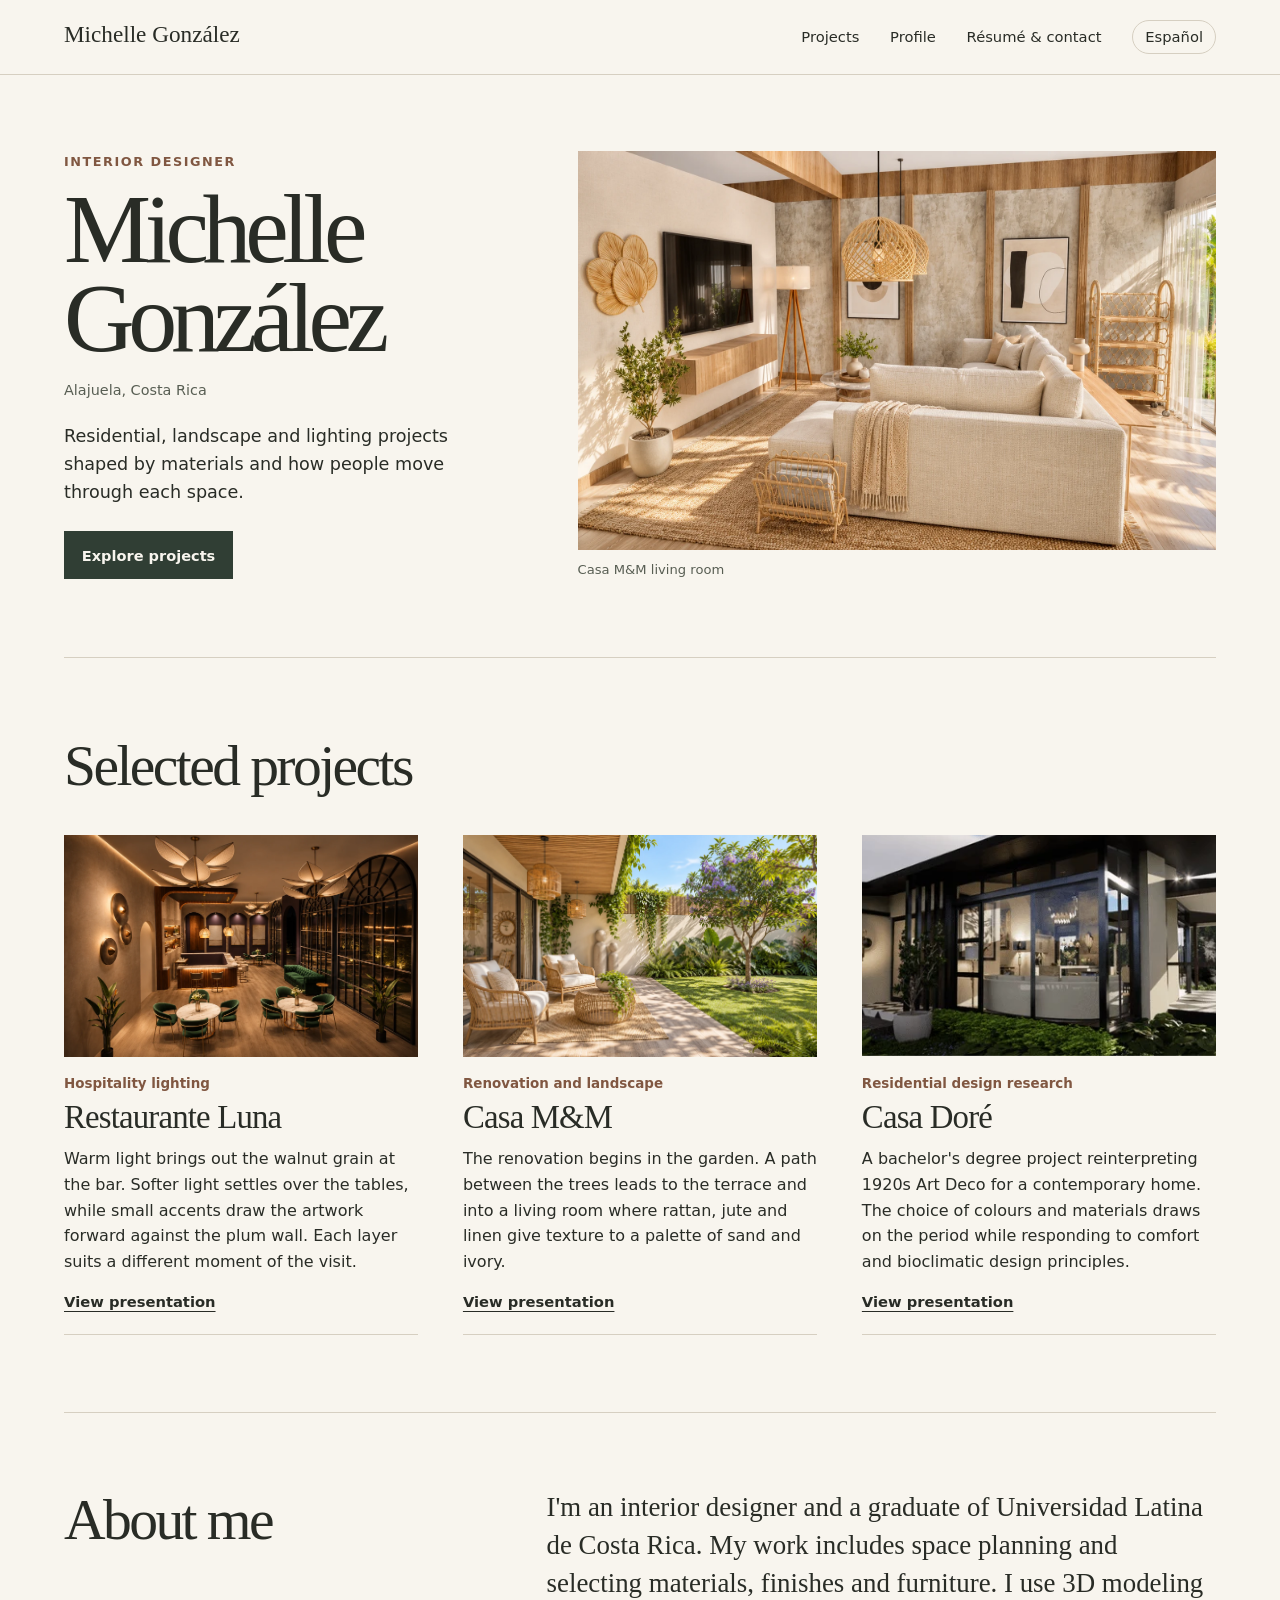
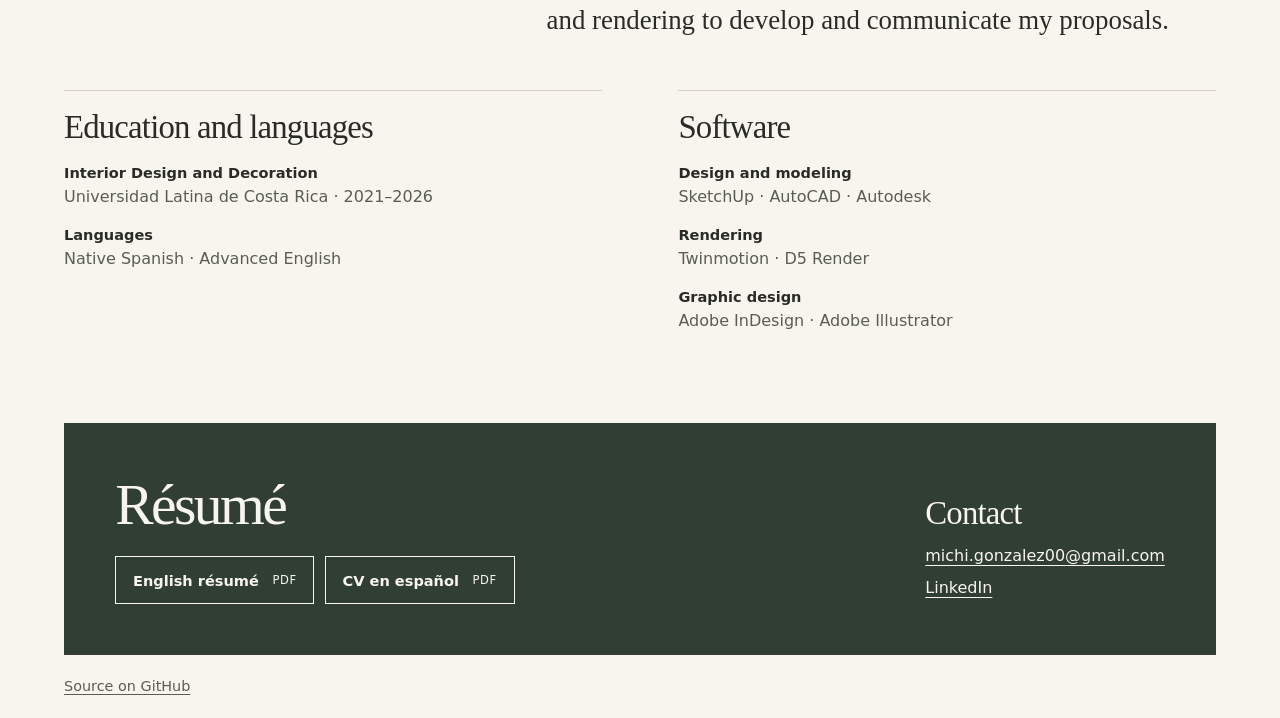
==== commit 5e6e1591: "Ajusta la tarjeta de Casa Doré y el contenido bilingüe" ====
--- a/public/en.html
+++ b/public/en.html
@@ -34,7 +34,7 @@
     <section class="projects" id="projects">
       <h2>Selected projects</h2>
       <div class="project-grid">
-          <article class="project">
+          <article class="project project-luna">
             <a class="project-image" href="https://canva.link/41zohzijkpnqaip" aria-label="View presentation: Restaurante Luna">
               <img loading="lazy" src="img/luna.webp" alt="Restaurante Luna">
             </a>
@@ -43,7 +43,7 @@
             <p>Warm light brings out the walnut grain at the bar. Softer light settles over the tables, while small accents draw the artwork forward against the plum wall. Each layer suits a different moment of the visit.</p>
             <a class="project-link" href="https://canva.link/41zohzijkpnqaip" aria-label="View presentation: Restaurante Luna">View presentation</a>
           </article>
-          <article class="project">
+          <article class="project project-jardin">
             <a class="project-image" href="https://canva.link/nnrv6c98b4fl7xy" aria-label="View presentation: Casa M&amp;M">
               <img loading="lazy" src="img/jardin.webp" alt="Casa M&amp;M">
             </a>
@@ -52,7 +52,7 @@
             <p>The renovation begins in the garden. A path between the trees leads to the terrace and into a living room where rattan, jute and linen give texture to a palette of sand and ivory.</p>
             <a class="project-link" href="https://canva.link/nnrv6c98b4fl7xy" aria-label="View presentation: Casa M&amp;M">View presentation</a>
           </article>
-          <article class="project">
+          <article class="project project-dore">
             <a class="project-image" href="https://canva.link/pjuh55f2u64yrvx" aria-label="View presentation: Casa Doré">
               <img loading="lazy" src="img/dore.webp" alt="Casa Doré">
             </a>
@@ -68,7 +68,6 @@
         <h2>About me</h2>
         <div>
           <p class="bio">I'm an interior designer and a graduate of Universidad Latina de Costa Rica. My work includes space planning and selecting materials, finishes and furniture. I use 3D modeling and rendering to develop and communicate my proposals.</p>
-          <p>During my internship at Grupo MC Arquitectura, I coordinated meetings and assisted with administrative tasks and client communications. I also have experience in customer service and preschool teaching.</p>
         </div>
       </div>
       <div class="profile-details">
@@ -85,7 +84,7 @@
           <h3>Software</h3>
           <dl>
             <dt>Design and modeling</dt>
-            <dd>SketchUp · AutoCAD · Autodesk Revit</dd>
+            <dd>SketchUp · AutoCAD · Autodesk</dd>
             <dt>Rendering</dt>
             <dd>Twinmotion · D5 Render</dd>
             <dt>Graphic design</dt>
@@ -106,10 +105,6 @@
     </section>
   </main>
   <footer class="site-footer">
-    <details>
-      <summary>Portfolio references</summary>
-      <ul><li>González, Michelle. <a href="https://canva.link/41zohzijkpnqaip"><cite>Restaurante Luna</cite></a>. Hospitality lighting. Canva.</li><li>González, Michelle. <a href="https://canva.link/nnrv6c98b4fl7xy"><cite>Casa M&amp;M</cite></a>. Renovation and landscape. Canva.</li><li>González, Michelle. <a href="https://canva.link/pjuh55f2u64yrvx"><cite>Casa Doré</cite></a>. Residential design research. Canva.</li></ul>
-    </details>
     <a href="https://github.com/MGM12-create/Portfolio">Source on GitHub</a>
   </footer>
 </body>
--- a/public/style.css
+++ b/public/style.css
@@ -28,8 +28,7 @@
 
 a:hover { text-decoration-thickness: .12em; }
 
-a:focus-visible,
-summary:focus-visible {
+a:focus-visible {
   outline: 2px solid currentColor;
   outline-offset: 4px;
 }
@@ -200,7 +199,12 @@
 
 .project img { aspect-ratio: 8 / 5; }
 
-.project:last-child img { object-fit: contain; }
+.project-dore .project-image { overflow: hidden; }
+
+.project-dore img {
+  transform: scale(1.46);
+  transform-origin: center bottom;
+}
 
 .project p { margin: .7rem 0 1rem; }
 
@@ -296,8 +300,6 @@
   font-size: .9rem;
 }
 
-summary { cursor: pointer; }
-
 @media (max-width: 760px) {
   .hero,
   .profile-intro,
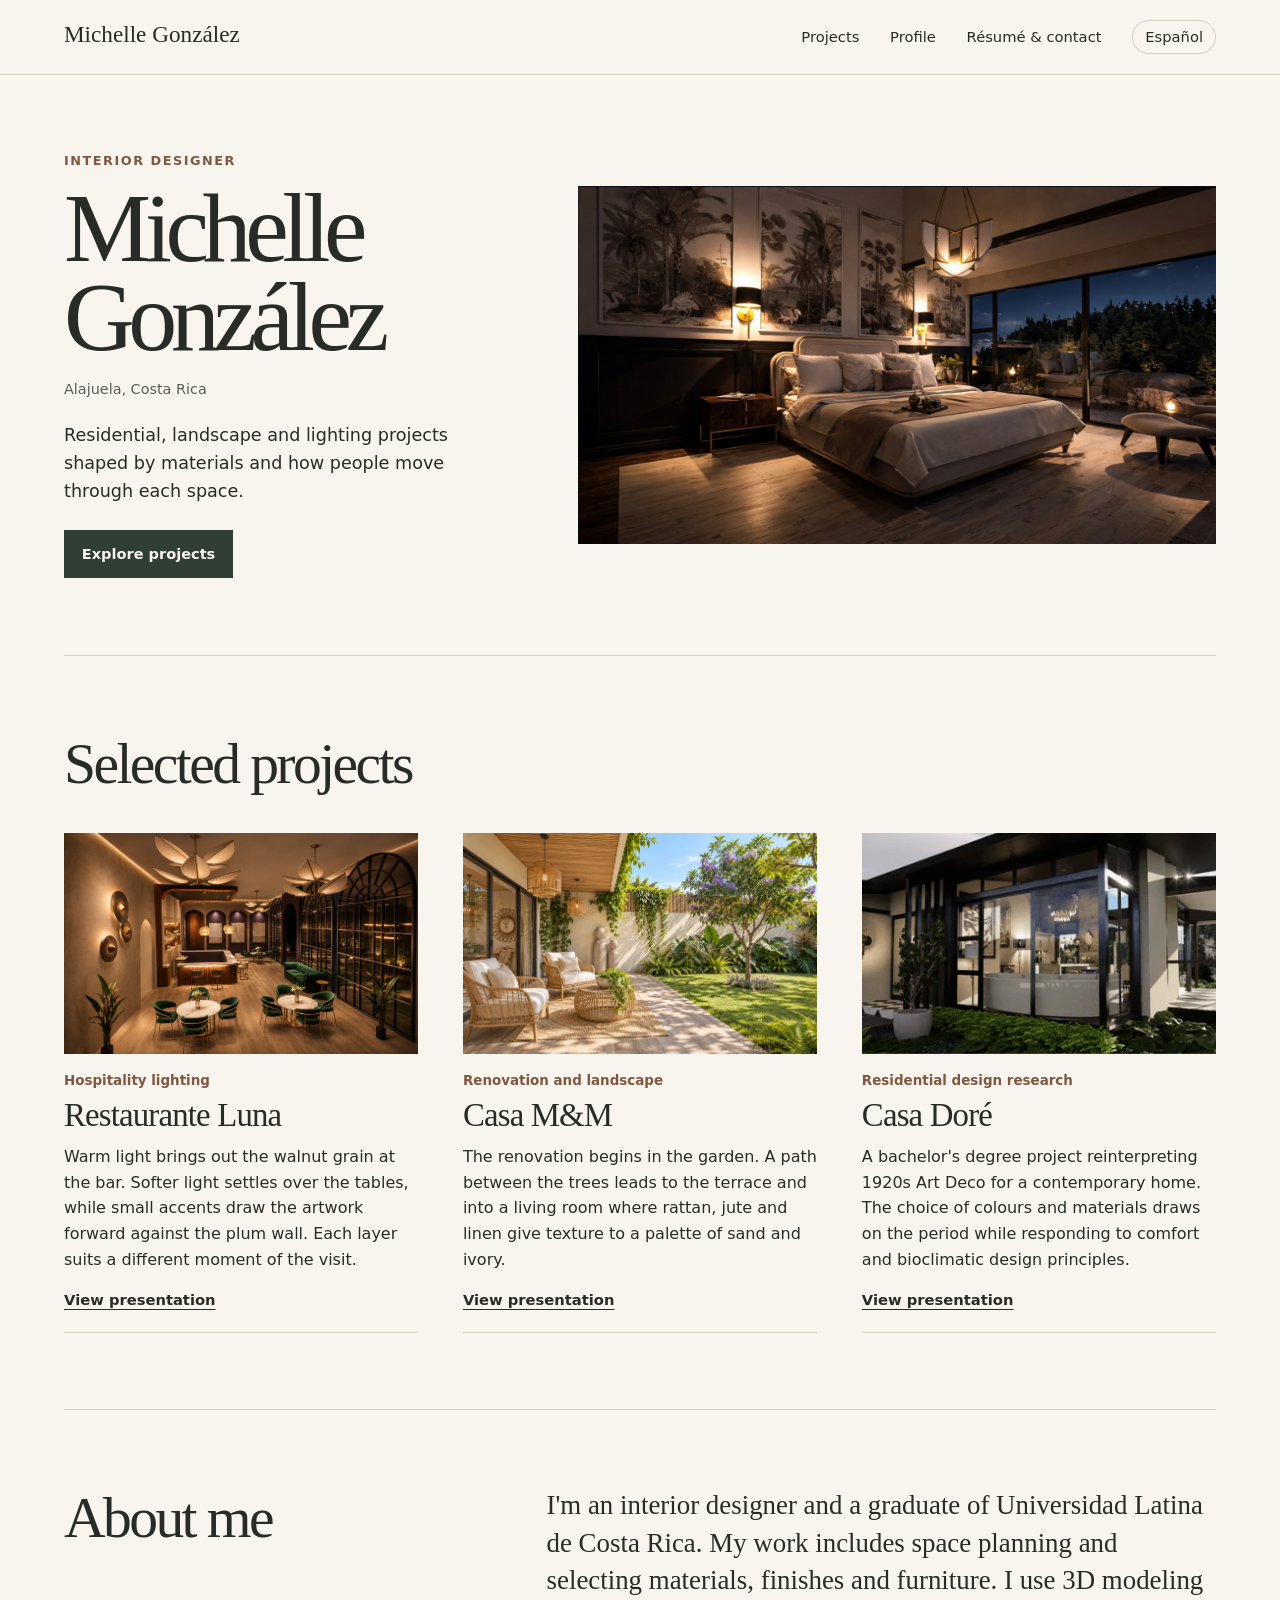
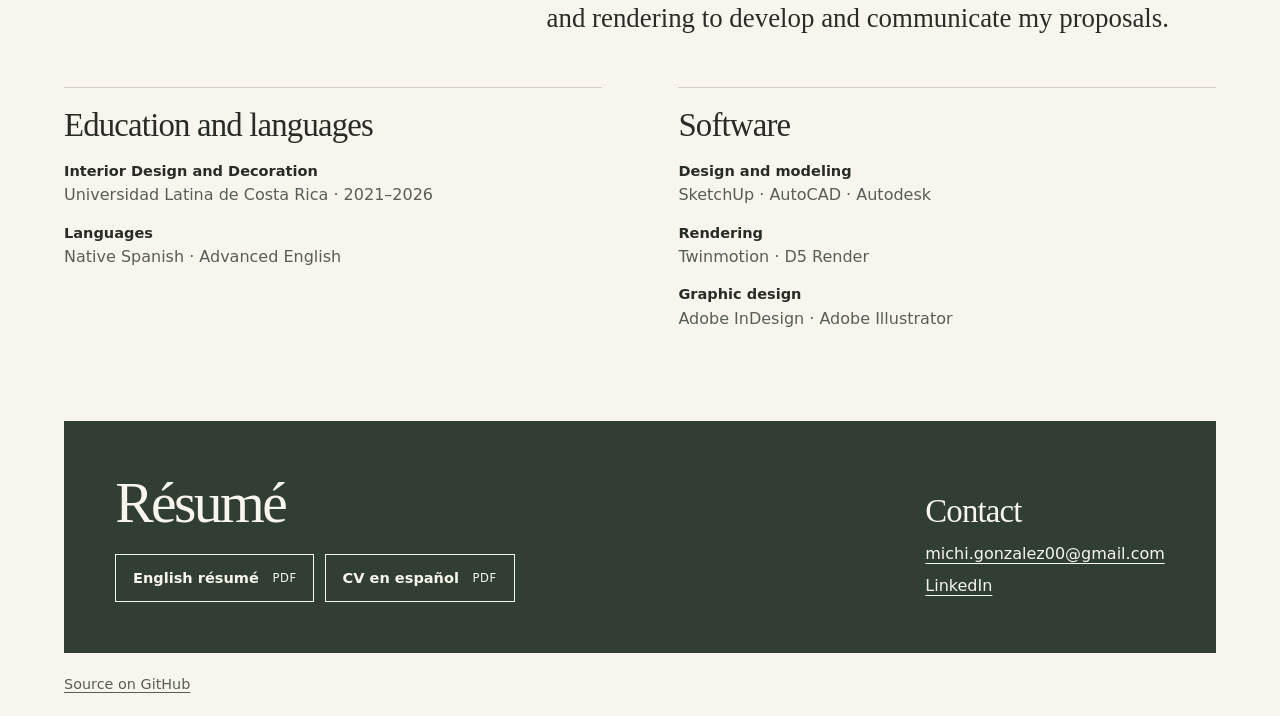
==== commit d92eb5a0: "Cambia la portada por el dormitorio" ====
--- a/public/en.html
+++ b/public/en.html
@@ -27,8 +27,7 @@
         <a class="button primary" href="#projects">Explore projects</a>
       </div>
       <figure>
-        <img src="img/sala.webp" width="1586" height="992" alt="Casa M&amp;M living room with tall windows and woven furniture">
-        <figcaption>Casa M&amp;M living room</figcaption>
+        <img src="img/portada-dormitorio.png" width="1570" height="880" alt="Warmly lit bedroom with a terrace visible through floor-to-ceiling windows">
       </figure>
     </section>
     <section class="projects" id="projects">
--- a/public/style.css
+++ b/public/style.css
@@ -167,14 +167,6 @@
   background: #e9e2d6;
 }
 
-.hero img { aspect-ratio: 8 / 5; }
-
-figcaption {
-  padding-top: .55rem;
-  color: var(--muted);
-  font-size: .82rem;
-}
-
 section[id] { scroll-margin-top: 1rem; }
 
 .projects,
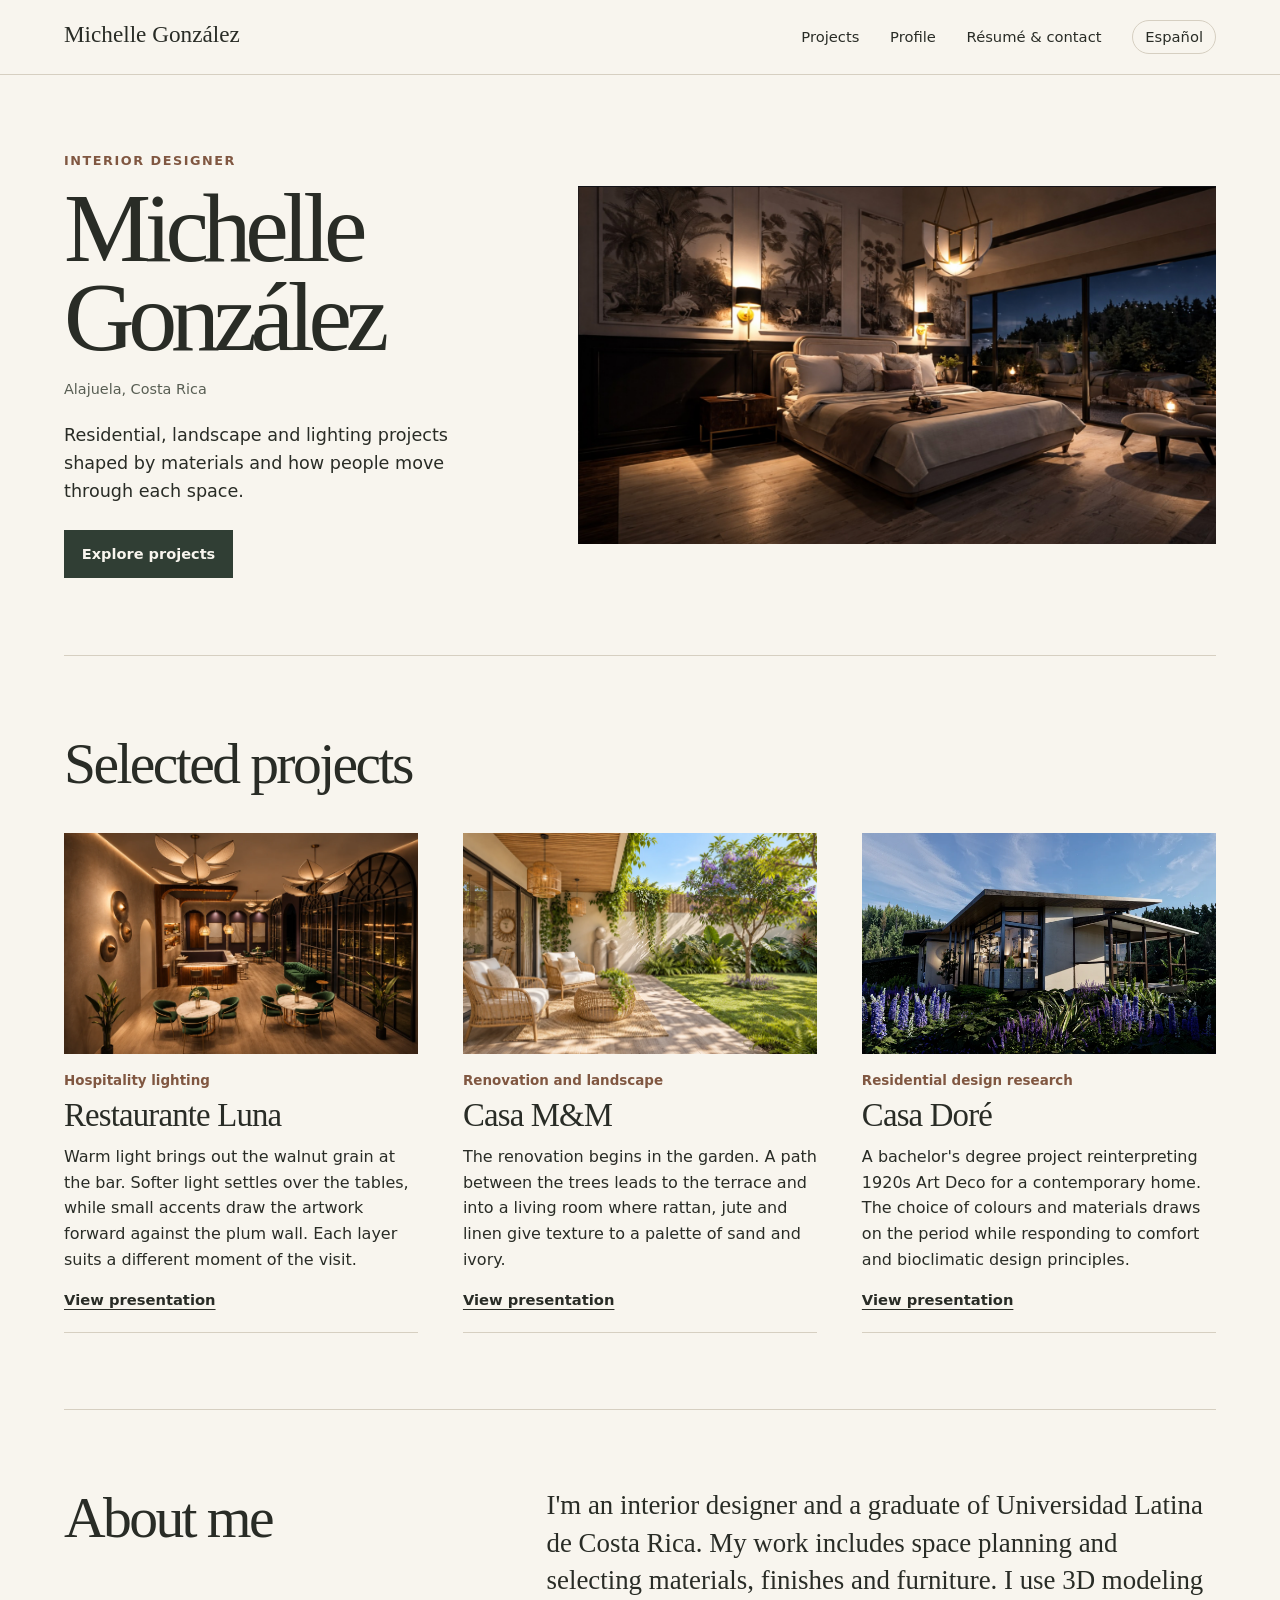
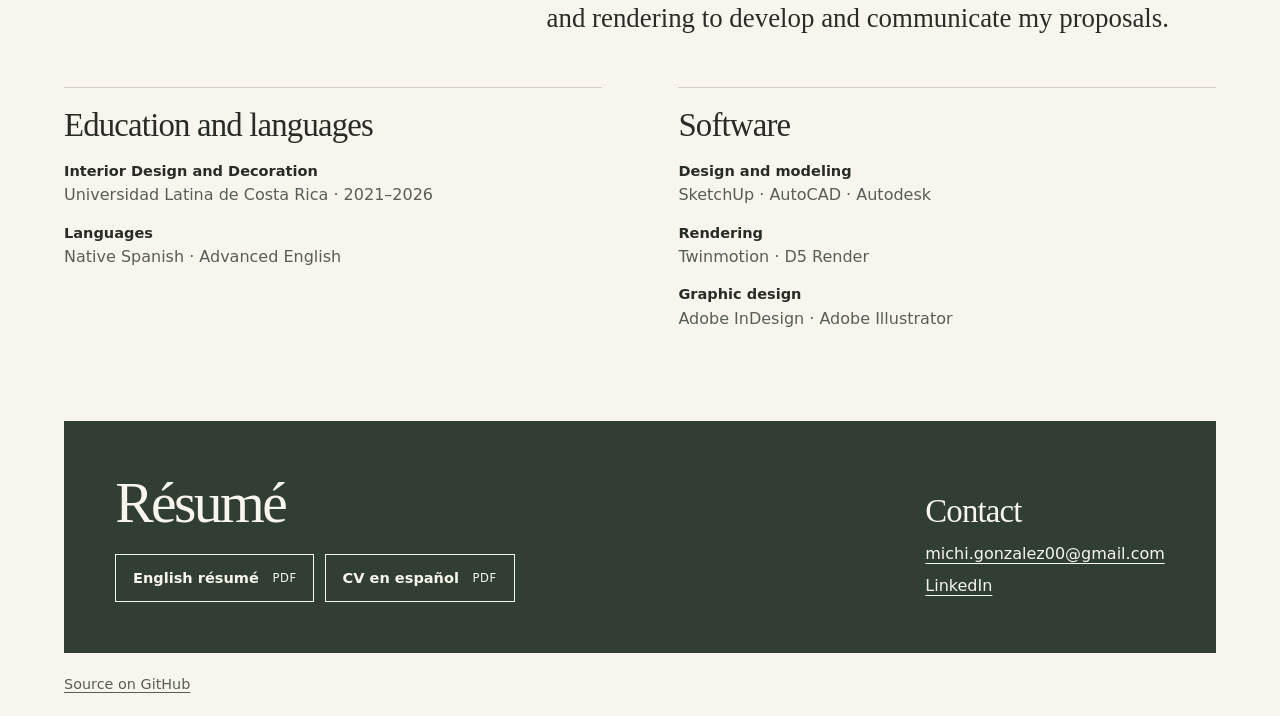
==== commit b953f85c: "Actualiza la imagen de Casa Doré" ====
--- a/public/en.html
+++ b/public/en.html
@@ -33,7 +33,7 @@
     <section class="projects" id="projects">
       <h2>Selected projects</h2>
       <div class="project-grid">
-          <article class="project project-luna">
+          <article class="project">
             <a class="project-image" href="https://canva.link/41zohzijkpnqaip" aria-label="View presentation: Restaurante Luna">
               <img loading="lazy" src="img/luna.webp" alt="Restaurante Luna">
             </a>
@@ -42,7 +42,7 @@
             <p>Warm light brings out the walnut grain at the bar. Softer light settles over the tables, while small accents draw the artwork forward against the plum wall. Each layer suits a different moment of the visit.</p>
             <a class="project-link" href="https://canva.link/41zohzijkpnqaip" aria-label="View presentation: Restaurante Luna">View presentation</a>
           </article>
-          <article class="project project-jardin">
+          <article class="project">
             <a class="project-image" href="https://canva.link/nnrv6c98b4fl7xy" aria-label="View presentation: Casa M&amp;M">
               <img loading="lazy" src="img/jardin.webp" alt="Casa M&amp;M">
             </a>
@@ -51,9 +51,9 @@
             <p>The renovation begins in the garden. A path between the trees leads to the terrace and into a living room where rattan, jute and linen give texture to a palette of sand and ivory.</p>
             <a class="project-link" href="https://canva.link/nnrv6c98b4fl7xy" aria-label="View presentation: Casa M&amp;M">View presentation</a>
           </article>
-          <article class="project project-dore">
+          <article class="project">
             <a class="project-image" href="https://canva.link/pjuh55f2u64yrvx" aria-label="View presentation: Casa Doré">
-              <img loading="lazy" src="img/dore.webp" alt="Casa Doré">
+              <img loading="lazy" src="img/casa-dore.png" alt="Casa Doré">
             </a>
             <p class="project-category">Residential design research</p>
             <h3>Casa Doré</h3>
--- a/public/style.css
+++ b/public/style.css
@@ -191,13 +191,6 @@
 
 .project img { aspect-ratio: 8 / 5; }
 
-.project-dore .project-image { overflow: hidden; }
-
-.project-dore img {
-  transform: scale(1.46);
-  transform-origin: center bottom;
-}
-
 .project p { margin: .7rem 0 1rem; }
 
 .project .project-category {
